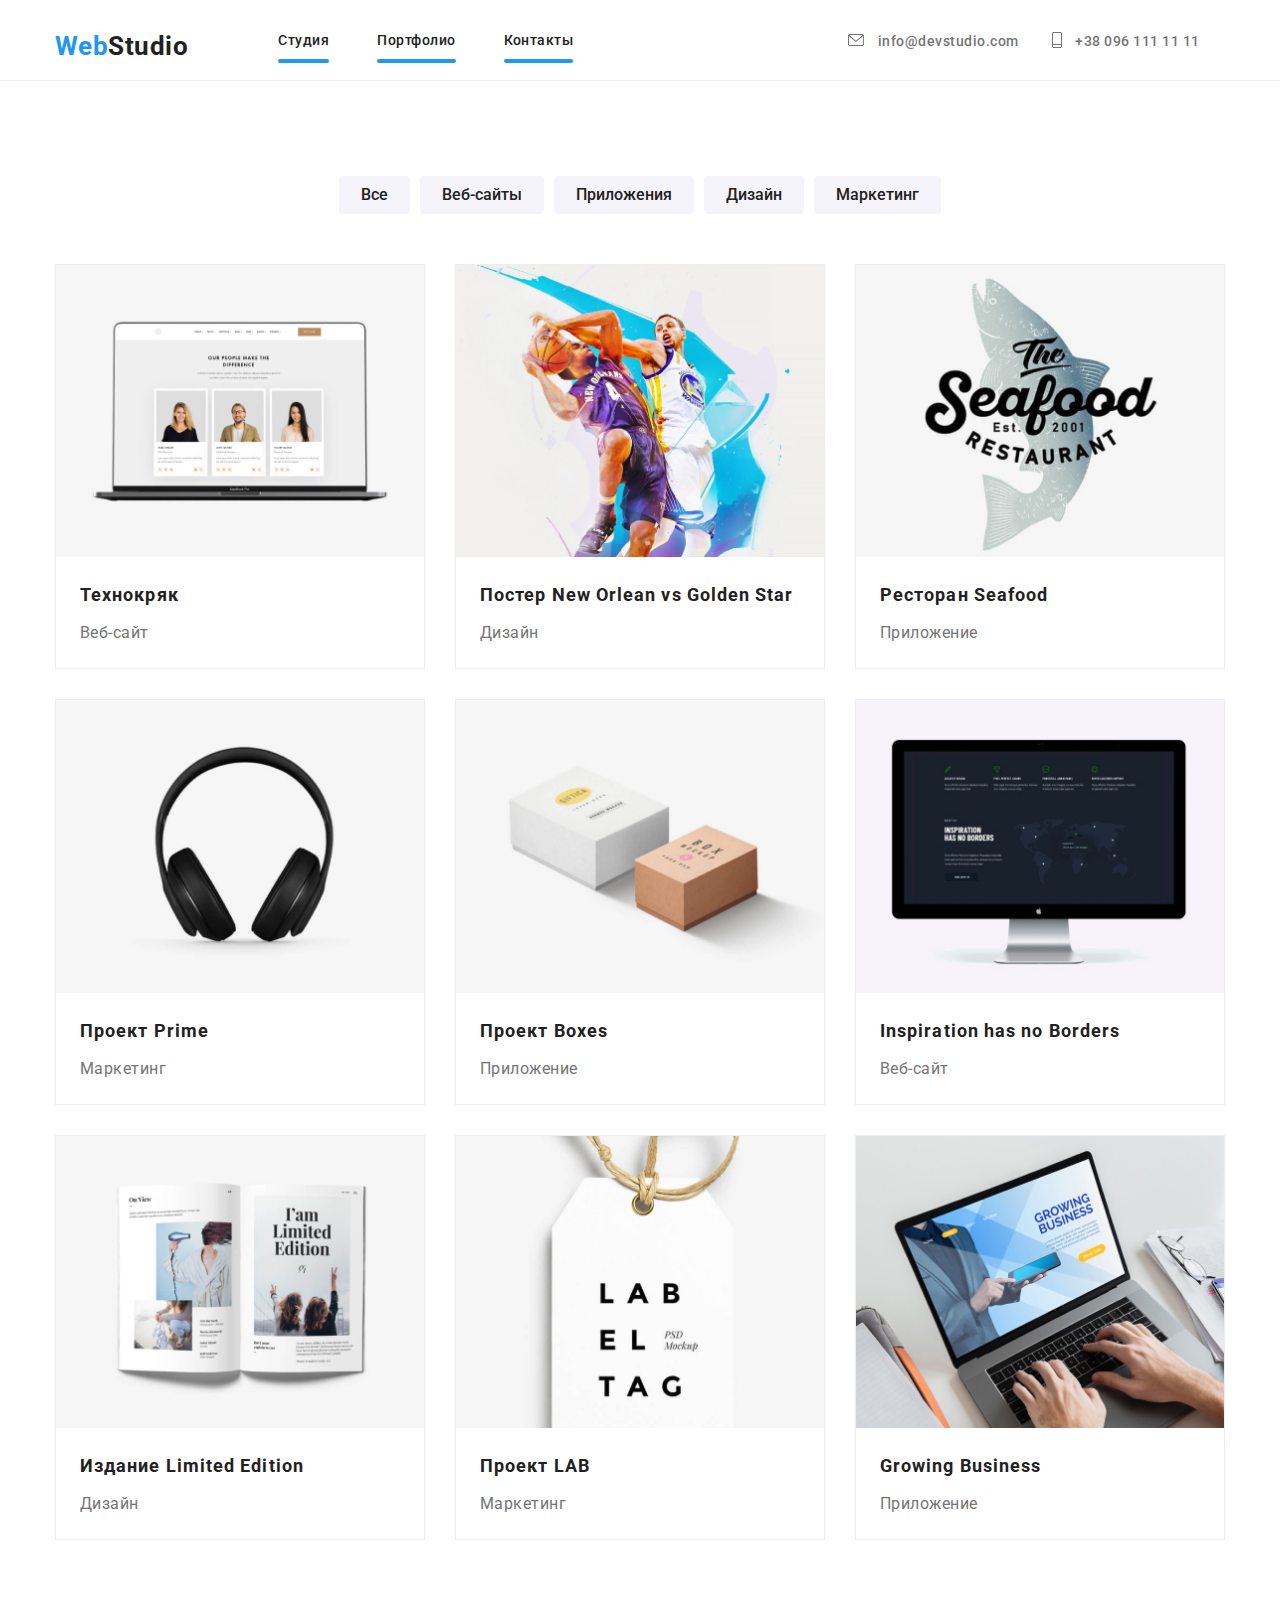
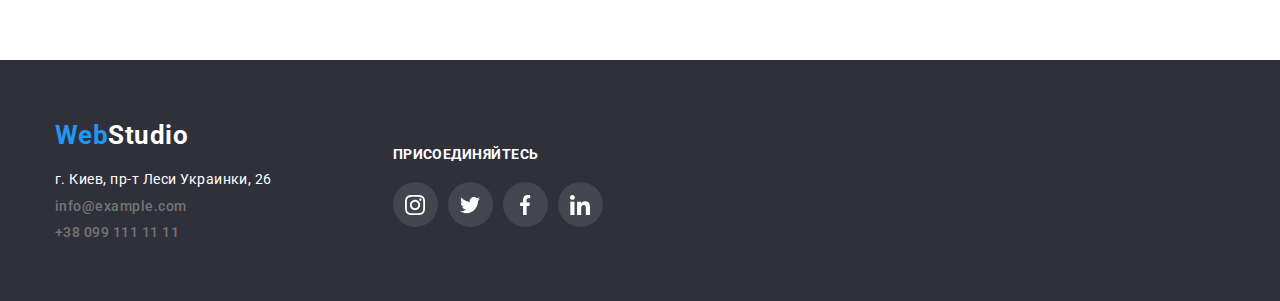
==== portfolio.html @ e56d977b "Starting to do home task 05" ====
<!DOCTYPE html>
<html lang="en">
  <head>
    <meta charset="UTF-8" />
    <meta http-equiv="X-UA-Compatible" content="IE=edge" />
    <meta name="viewport" content="width=device-width, initial-scale=1.0" />
    <meta name="description" content="This site for home tasks" />
    <title>Portfolio</title>
    <link rel="preconnect" href="https://fonts.gstatic.com" />
    <link
      href="https://fonts.googleapis.com/css2?family=Raleway:wght@700&family=Roboto:wght@400;500;700;900&display=swap"
      rel="stylesheet"
    />
    <link
      rel="stylesheet"
      href="https://cdnjs.cloudflare.com/ajax/libs/modern-normalize/1.0.0/modern-normalize.min.css"
    />
    <link rel="stylesheet" href="css/styles.css" />
  </head>
  <body>
    <!-- Шапка -->
    <header class="h-line">
      <div class="container">
        <nav class="main-navigation">
          <h1 class="navigation">
            <a class="link logo" href="index.html">
              <span class="logo-highlight">Web</span>Studio</a>
          </h1>
          <ul class="menu-nav list">
            <li class="item"><a class="link menu-link" href="index.html">Студия</a></li>
            <li class="item">
              <a class="link menu-link" href="portfolio.html">Портфолио</a>
            </li>
            <li class="item"><a class="link menu-link" href="">Контакты</a></li>
          </ul>
          <div class="contacts">
            <ul class="list contacts-list">
              <li class="contacts-item">
                <a class="link contacts-link" href="mailto:info@devstudio.com">
                  <svg class="icon" width="16" height="12">
                    <use href="./images/icons/sprite.svg#icon-envelope"></use>
                  </svg>
                  info@devstudio.com
                </a>
              </li>
              <li class="contacts-item">
                <a class="link contacts-link" href="tel:+380961111111">
                  <svg class="icon phone" width="10" height="16">
                    <use href="./images/icons/sprite.svg#icon-telephone"></use>
                  </svg>
                  +38 096 111 11 11
                </a>
              </li>
            </ul>
          </div>
        </nav>
      </div>
    </header>
    <main class="main-section">
      <div class="container">
        <section class="secondary-nav">
          <ul class="site-nav list button-item">
            <li class="site-nav-item">
              <button type="button" class="filter-btn">Все</button>
            </li>
            <li class="site-nav-item">
              <button type="button" class="filter-btn">Веб-сайты</button>
            </li>
            <li class="site-nav-item">
              <button type="button" class="filter-btn">Приложения</button>
            </li>
            <li class="site-nav-item">
              <button type="button" class="filter-btn">Дизайн</button>
            </li>
            <li class="site-nav-item">
              <button type="button" class="filter-btn">Маркетинг</button>
            </li>
          </ul>
        </section>
        <section>
          <h2 class="portfolio-title">Портфолио</h2>
          <ul class="list grid flex-c">
            <li class="grid-item">
              <a href="#">
                <div class="business-card">
                  <img src="./images/example1.jpg" alt="Сотрудники" />
                  <div class="card-info">
                    <h3 class="portfolio grid-item-title">Технокряк</h3>
                    <p class="grid-item-text">Веб-сайт</p>
                  </div>
                </div>
              </a>
            </li>
            <li class="grid-item">
              <a href="#">
                <div class="business-card">
                  <img src="./images/example2.jpg" alt="Дизайн" />
                  <div class="card-info">
                    <h3 class="portfolio grid-item-title">
                      Постер New Orlean vs Golden Star
                    </h3>
                    <p class="grid-item-text">Дизайн</p>
                  </div>
                </div>
              </a>
            </li>
            <li class="grid-item">
              <a href="#">
                <div class="business-card">
                  <img src="./images/example3.jpg" alt="Приложение" />
                  <div class="card-info">
                    <h3 class="portfolio grid-item-title">Ресторан Seafood</h3>
                    <p class="grid-item-text">Приложение</p>
                  </div>
                </div>
              </a>
            </li>
            <li class="grid-item">
              <a href="#">
                <div class="business-card">
                  <img src="./images/example4.jpg" alt="Маркетин" />
                  <div class="card-info">
                    <h3 class="portfolio grid-item-title">Проект Prime</h3>
                    <p class="grid-item-text">Маркетинг</p>
                  </div>
                </div>
              </a>
            </li>
            <li class="grid-item">
              <a href="">
                <div class="business-card">
                  <img src="./images/example5.jpg" alt="Приложение" />
                  <div class="card-info">
                    <h3 class="portfolio grid-item-title">Проект Boxes</h3>
                    <p class="grid-item-text">Приложение</p>
                  </div>
                </div>
              </a>
            </li>
            <li class="grid-item">
              <a href="#">
                <div class="business-card">
                  <img src="./images/example6.jpg" alt="Веб-сайт" />
                  <div class="card-info">
                    <h3 class="portfolio grid-item-title">
                      Inspiration has no Borders
                    </h3>
                    <p class="grid-item-text">Веб-сайт</p>
                  </div>
                </div>
              </a>
            </li>
            <li class="grid-item">
              <a href="#">
                <div class="business-card">
                  <img src="./images/example7.jpg" alt="Дизайн" />
                  <div class="card-info">
                    <h3 class="portfolio grid-item-title">
                      Издание Limited Edition
                    </h3>
                    <p class="grid-item-text">Дизайн</p>
                  </div>
                </div>
              </a>
            </li>
            <li class="grid-item">
              <a href="#">
                <div class="business-card">
                  <img src="./images/example8.jpg" alt="Маркетинг" />
                  <div class="card-info">
                    <h3 class="portfolio grid-item-title">Проект LAB</h3>
                    <p class="grid-item-text">Маркетинг</p>
                  </div>
                </div>
              </a>
            </li>
            <li class="grid-item">
              <a href="#">
                <div class="business-card">
                  <img src="./images/example9.jpg" alt="Приложение" />
                  <div class="card-info">
                    <h3 class="portfolio grid-item-title">Growing Business</h3>
                    <p class="grid-item-text">Приложение</p>
                  </div>
                </div>
              </a>
            </li>
          </ul>
        </section>
      </div>
    </main>
    <!-- Подвал -->
    <footer class="footer">
      <div class="container flex-container flex-c">
          <!-- Block 1 -->
          <div class="contacts-with-logo">
            <a class="link logo" href="index.html">
              <span class="logo-highlight">Web</span>Studio
            </a>
            <address class="footer-contacts">
              <p class="footer-contacts-item">г. Киев, пр-т Леси Украинки, 26</p>
              <ul class="list">
                <li class="footer-contacts-item">
                  <a class="link" href="mailto:info@example.com"
                    >info@example.com</a
                  >
                </li>
                <li class="footer-contacts-item">
                  <a class="link" href="tel:+380991111111">+38 099 111 11 11</a>
                </li>
              </ul>
            </address>
          </div>
          <!-- Block 2 -->
          <div class="join-social-links">
            <h3 class="join-text">Присоединяйтесь</h3>
            <ul class="list social-icons flex-container">
              <li class="social-icons-item">
                <a
                  href="#"
                  class="social-icons-link"
                  target="_blank"
                  rel="noopener noreferrer"
                >
                  <svg class="icon footer-icons">
                    <use href="./images/icons/sprite.svg#icon-instagram"></use>
                  </svg>
                </a>
              </li>
              <li class="social-icons-item">
                <a
                  href="#"
                  class="social-icons-link"
                  target="_blank"
                  rel="noopener noreferrer"
                >
                  <svg class="icon footer-icons">
                    <use href="./images/icons/sprite.svg#icon-twitter"></use>
                  </svg>
                </a>
              </li>
              <li class="social-icons-item">
                <a
                  href=""
                  class="social-icons-link"
                  target="_blank"
                  rel="noopener noreferrer"
                >
                  <svg class="icon footer-icons">
                    <use href="./images/icons/sprite.svg#icon-facebook"></use>
                  </svg>
                </a>
              </li>
              <li class="social-icons-item">
                <a
                  href=""
                  class="social-icons-link"
                  target="_blank"
                  rel="noopener noreferrer"
                >
                  <svg class="icon footer-icons">
                    <use href="./images/icons/sprite.svg#icon-linkedin"></use>
                  </svg>
                </a>
              </li>
            </ul>
          </div>
          <!-- Block 3 -->
          <div class="subscription-form">

          </div>
      </div>
    </footer>
  </body>
</html>
---- css/styles.css ----
/* Custom CSS variables */

:root {
    --main-font-family: 'Roboto', sans-serif;
    --secondary-fon-family: 'Raleway', sans-serif;
    --main-bg-color: #fff;
    --main-text-color: #212121;
    --secondary-color: #757575;
    --accent-color: #2196f3;
    --dark-bg-color: #2f303a;
    --icons-text-color: #afb1b8;
    --base-size: 16px;
    --soft-box-shadow: drop-shadow(0px 4px 4px rgba(0, 0, 0, 0.25));
    --small-circled: 4px;
    --round-box: 50%;
    --soft-grey-bg-gradient: linear-gradient(180deg, #FFFFFF 0%, rgba(255, 255, 255, 0) 100%), linear-gradient(180deg, #6B5F5F 0%, rgba(255, 255, 255, 0) 100%), #c4c4c4;
}

html {
    box-sizing: border-box;
}

*, *::after, *::before {
    box-sizing: inherit;
}

h1, h2, h3, h4, h5, h6, p {
    margin-top: 0;
    margin-bottom: 0;
}

/* Main styles */

body {
    font-size: var(--base-size);
    font-family: var(--main-font-family);
    letter-spacing: 0.03em;
    line-height: 1.2;
    color: var(--main-text-color);
}

img {
    display: block;
    width: 100%;
    height: auto;
}

address {
    margin-top: 20px;
}

.container {
    width: 1200px;
    margin: 0 auto;
    padding: 0 15px;
}

.navigation {
    height: 80px;
    padding: 25px 0;
}

.main-navigation {
    display: flex;
    align-items: center;
}

.flex-container {
    display: flex;
    justify-content: space-between;
}

.flex-c {
    justify-content: center;
    align-items: center;
}

.features-icon-block {
    padding: 25px 100px;
    background: #F5F4FA;
    border-radius: var(--small-circled);
}

.contacts {
    display: inline-flex;
    margin-left: 275px;
}

.icons-features .page-title-item {
    padding-top: 30px;
    padding-bottom: 10px;
}

.contacts-item {
    display: inline;
}

.contacts-item:not(:last-child) {
    margin-right: 30px;
}

.contacts .link {
    font-size: 14px;
    color: var(--secondary-color);
}

.phone {
    transform: translateY(2px);
}

.contacts .link:not(:last-child) {
    margin-right: 50px;
}

.contacts-link .icon {
    fill: var(--secondary-color);
    margin-right: 10px;
}

.contacts-link:hover .icon, .contacts-link:focus .icon {
    fill: var(--accent-color);
}

.menu-nav {
    width: 295px;
    display: inline-flex;
    justify-content: space-between;
}

.item .link {
    font-size: 14px;
    list-style: none;
    text-decoration: none;
    display: block;
}

.hero {
    min-width: 100vh;
    padding-top: 200px;
    padding-bottom: 200px;
    text-align: center;
    background-color: rgba(47, 48, 58, 0.4);
}

.banner {
    max-width: 1600px;
    height: 600px;
    margin-left: auto;
    margin-right: auto;
    background-image: url(../images/bg.jpg);
    background-size: cover;
    background-position: top right, center;
    background-repeat: no-repeat;
    background-color: var(--soft-grey-bg-gradient);
}

.features, .works, .our-team, .regular-customers {
    padding: 95px 0;
}

.features .list-item {
    width: 270px;
}

.features .list-item:not(:last-child) {
    margin-right: 20px;
}

.link {
    text-decoration: none;
    color: inherit;
    font-weight: 500;
}

.link:hover, .link:focus {
    color: var(--accent-color);
}

.menu-link {
    position: relative;
}

.menu-link::after {
    content: '';
    position: absolute;
    bottom: -15px;
    left: 0;
    width: 100%;
    height: 4px;
    border-radius: 2px;
    background-color:var(--accent-color);
}

.list {
    list-style: none;
    padding-left: 0;
    margin: 0;
}

.button {
    font-weight: 700;
    font-size: var(--base-size);
    line-height: 1.87;
    letter-spacing: .06em;
    appearance: none;
    border: 0;
    cursor: pointer;
    border-radius: var(--small-circled);
    padding: 10px 32px;
    background-color: var(--accent-color);
    color: var(--main-bg-color);
    box-shadow: 0 4px 4px rgba(0, 0, 0, 0.15);
}

.button:focus {
    outline: none;
    box-shadow: 0 0 0 4px rgba(49, 106, 230, 0.7);
}


.button:active {
    outline: none;
    transform: translateY(2px);
}

.secondary-nav {
    margin-bottom: 50px;
}

.site-nav {
    display: flex;
    justify-content: center;
}

.site-nav .button {
    display: block;
}

.site-nav-item:not(:last-child) {
    margin-right: 10px;
    background-repeat: 4px;
}

.filter-btn {
    font-size: var(--base-size);
    font-weight: 500;
    line-height: 1.62;
    color: var(--main-text-color);
    padding: 6px 22px;
    background-color: #F5F4FA;
    border: none;
    cursor: pointer;
    display: inline-flex;
    border-radius: var(--small-circled);
}

.filter-btn:active {
    outline: none;
    transform: translateY(2px);
}

.filter-btn:focus {
    outline: none;
}

.filter-btn:hover, .filter-btn:focus {
    background-color: #2196f3;
    color: var(--main-bg-color);
    box-shadow: 0px 4px 4px rgba(0, 0, 0, 0.25);
}

.business-card:hover {
    box-shadow: 0px 1px 1px rgba(0, 0, 0, 0.12), 0px 4px 4px rgba(0, 0, 0, 0.06), 1px 4px 6px rgba(0, 0, 0, 0.16);
}
.page-title {
    font-size: 44px;
    font-weight: 900;
    line-height: 1.36;
    color: var(--main-bg-color);
    display: block;
    width: 700px;
    letter-spacing: 0.06em;
    text-transform: uppercase;
    margin-bottom: 30px;
    margin: 0 auto 30px;
}

.page-title-item {
    font-weight: 700;
    font-size: 14px;
    line-height: 1.142;
    text-transform: uppercase;
    color: var( --main-text-color);
}

.page-title-text {
    font-size: 14px;
    line-height: 1.71;
    letter-spacing: 0.03em;
    color: var(--secondary-color);
}

.section-title {
    font-weight: 700;
    font-size: 36px;
    line-height: 1.166;
    text-align: center;
    color: var( --main-text-color);
    margin-bottom: 50px;
}

.works {
    padding-top: 0;
}

.page-title-description {
    font-weight: 400;
    font-size: 14px;
    line-height: 1.71;
    color: var( --secondary-color);
}

.team-card {
    font-size: 16px;
    font-weight: 500;
    line-height: 1.2;
    text-align: center;
    color: var( --main-text-color);
    width: 270px;
    box-shadow: 0px 1px 3px rgba(0, 0, 0, 0.12), 0px 1px 1px rgba(0, 0, 0, 0.14), 0px 2px 1px rgba(0, 0, 0, 0.2);
    border-radius: 0px 0px 4px 4px;
}

.person {
    font-size: 16px;
    font-weight: 500;
    line-height: 1.187;
    text-align: center;
    margin-bottom: 10px;
}

.team-item {
    font-weight: 400;
    font-size: 16px;
    line-height: 1.187;
    margin-bottom: 16px;
    text-align: center;
    color: var(--secondary-color);
}

.our-team {
    background: #F5F4FA;
}

.our-team-card {
    padding-top: 30px;
    padding-bottom: 30px;
}

.team-card-body {
    background-color:var(--main-bg-color);
    padding: 30px;
}

.social-icons {
    width: 210px;
}

.social-icons-link {
    display: flex;
    justify-content: center;
    align-items: center;
    border-radius: 50%;
    width: 45px;
    height: 45px;
}

.social-icons-item {
    border-radius: 50%;
    background-color: rgba(255, 255, 255, 0.1);
}

.social-icons-item:hover {
    background-color: var(--accent-color);
}

.social-icons .icon {
    width: 20px;
    height: 20px;
    fill: var(--icons-text-color);
}

.footer {
    padding: 60px 0;
    background-color: var(--dark-bg-color);
}

.footer .icon {
    fill: var(--main-bg-color)
}

.footer .logo {
    color: var(--main-bg-color);
}



.social-icons-link:hover .icon, .social-icons-link:focus .icon {
    fill: var(--main-bg-color);
}

.social-icons-link:hover,
.social-icons-link:focus {
    background-color: var(--accent-color);
}

.customers-list-link {
    border: 1px solid #afb1b8;
    width: 170px;
    height: 90px;
    border-radius: var(--small-circled);
    display: inline-flex; 
    justify-content: center;
    align-items: center;
}

.customers-list-link:hover .icon, 
.customers-list-link:focus .icon {
    fill: var(--accent-color);
}

.customers-list-link:hover, .customers-list-link:focus {
    border-color: var(--accent-color);
}

.customers-list-item .icon {
    fill: var(--icons-text-color);
}

.customers-list-link:focus {
    outline-color: var(--accent-color); 
}

.footer {
    font-size: 14px;
}

.footer-contacts-item {
    color: var(--main-bg-color);
}

.footer-contacts-item:not(:last-child) {
    padding-bottom: 10px;
}

.contacts-with-logo {
    flex-basis: calc((50% - 45px) / 2);
}

.join-social-links {
    margin-left: 70px;
    flex-basis: calc((50% - 45px) / 2);
}

.join-text {
    font-size: inherit;
    font-weight: 700;
    line-height: 1.15;
    padding-top: 12px;
    padding-bottom: 20px;
    text-transform: uppercase;
    color: var(--main-bg-color);
}

.subscription-form {
    flex-basis: calc(50% - 15px);
}

.footer-contacts-item .link {
    color: var(--secondary-color);
}

.footer-contacts-item .link:hover {
    color: var(--accent-color);
}

address {
    font-style: normal;
}


.logo {
    font-size: 26px;
    font-family: var(--secondary-font-family);
    font-weight: 700;
    line-height: 1.192;
    color: var(--main-text-color);
    margin-right: 90px;
}

.logo-highlight {
    color: var(--accent-color);
}

.portfolio {
    font-size: 18px;
    font-weight: 700;
    line-height: 2;
    letter-spacing: .06em;
    color: var(--main-text-color);
}

.portfolio-item {
    font-weight: 400;
    font-size: 16px;
    line-height: 1.87;
    color: var(--secondary-color);
}

.portfolio-example {
    display: flex;
}

.h-line {
    border-bottom: 1px solid #eee;
}

.portfolio-title {
    display: none;
}

.grid {
    display: flex;
    flex-wrap: wrap;
    justify-content: space-between;
}

.grid a {
    text-decoration: none;
}

.main-section {
    padding-top: 95px;
    padding-bottom: 90px;
}

.business-card {
    width: 370px;
    margin-bottom: 30px;
    border: 1px solid #eee;
}

.grid-item:nth-child(3n) {
    margin-right: 0;
}

.grid-item-title {
    font-weight: bold;
    font-size: 18px;
    line-height: 2;
    letter-spacing: .06em;
    color: var(--main-text-color);
    margin-bottom: 5px;
}

.grid-item-text {
    font-size: 16px;
    line-height: 1.87;
    letter-spacing: 0.03em;
    color: var(--secondary-color);
}

.card-info {
    padding: 20px 24px;
}

.regular-customers {
    padding-top: 94px;
    padding-bottom: 94px;
}

.works-way {
    position: relative;
}

.works-way-title {
    font-family: var(--main-font-family);
    font-weight: 700;
    font-size: 14px;
    line-height: 1.14;
    padding: 27px;
    text-align: center;
    letter-spacing: 0.03em;
    text-transform: uppercase;
    color: var(--main-bg-color);
    }

.works-way-text {
    position: absolute;
    width: 370px;
    height: 70px;
    bottom: 0;
    background: rgba(47, 48, 58, 0.8);
}

.visually-hidden {
    position: absolute !important;
    clip: rect(1px 1px 1px 1px);
    clip: rect(1px, 1px, 1px, 1px);
    padding: 0 !important;
    border: 0 !important;
    height: 1px !important;
    width: 1px !important;
    overflow: hidden;
}
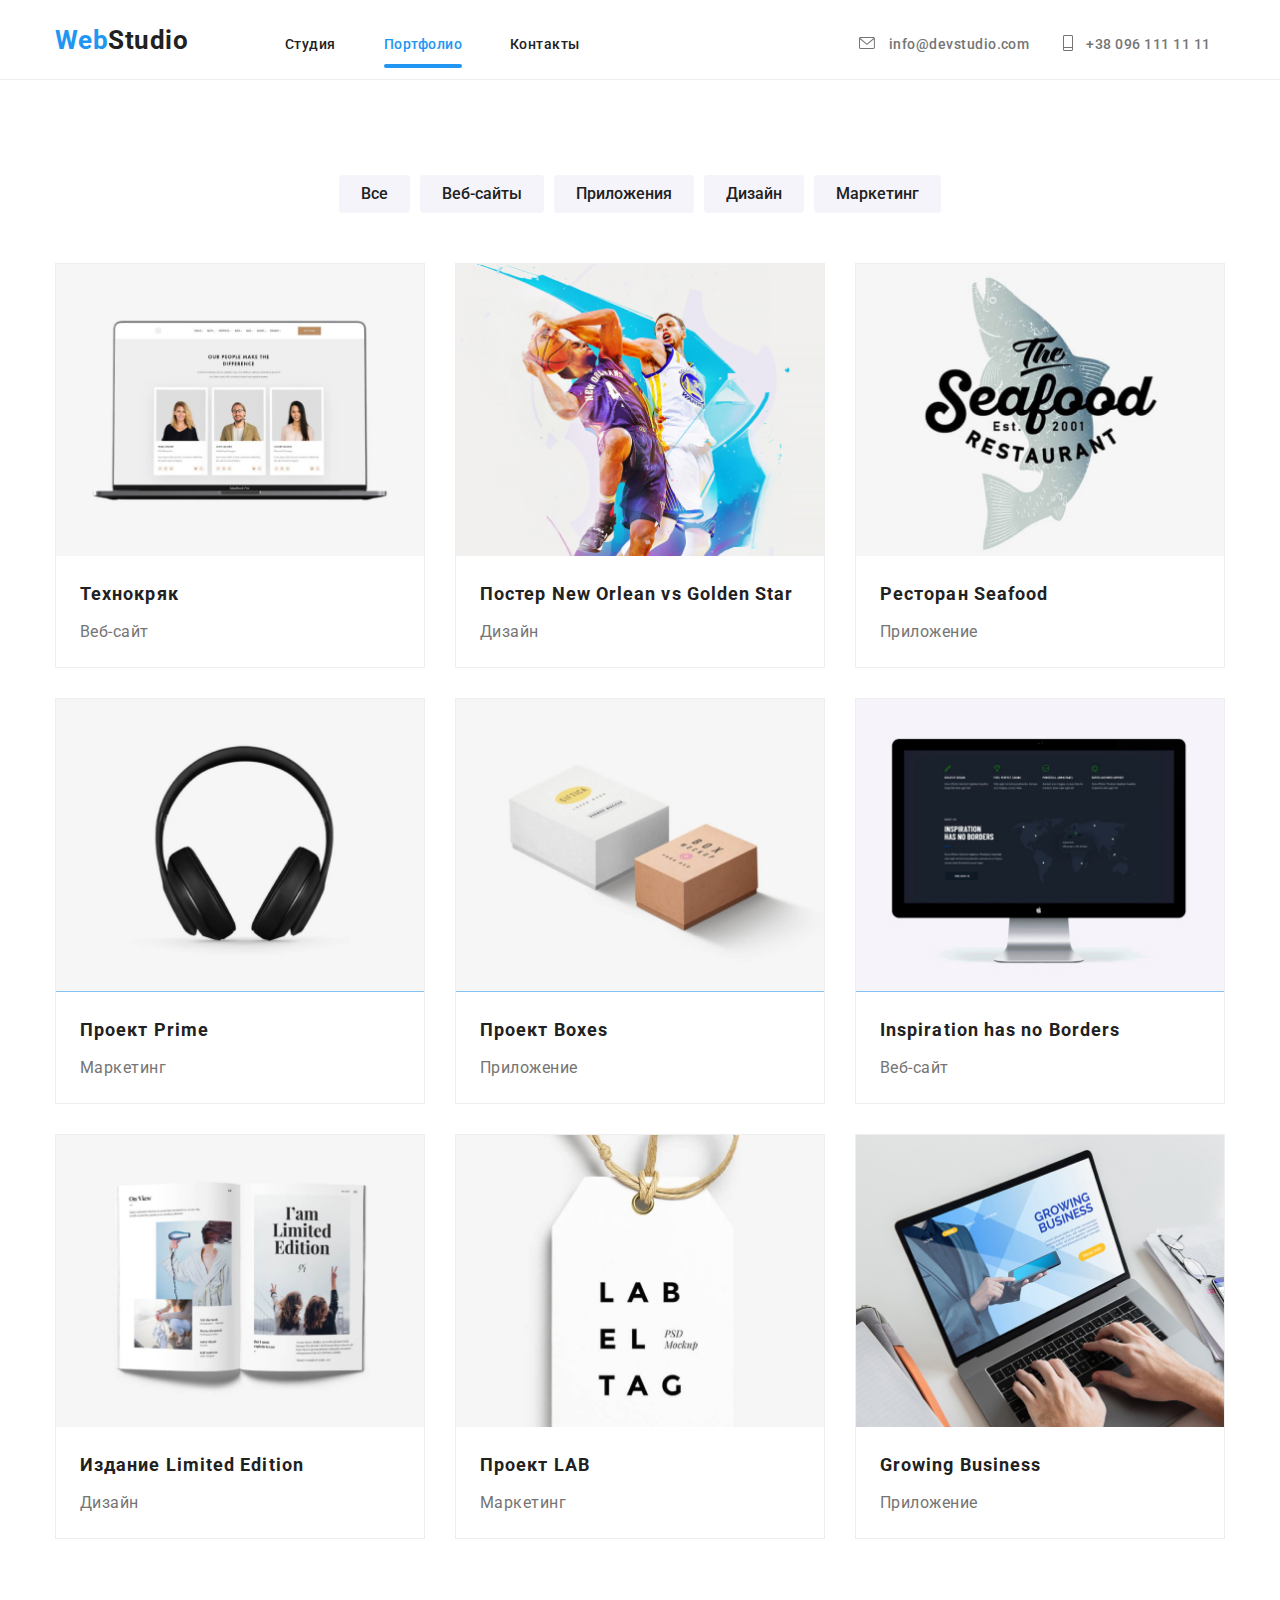
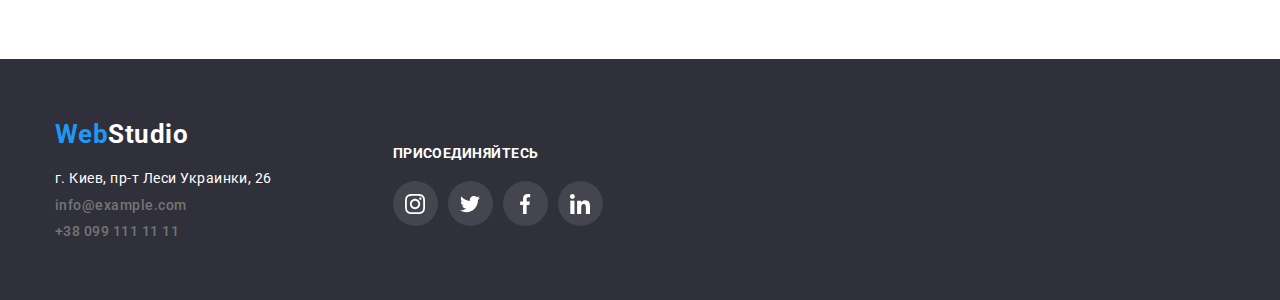
==== commit f58de828: "Finish home task 05" ====
--- a/portfolio.html
+++ b/portfolio.html
@@ -18,20 +18,18 @@
     <link rel="stylesheet" href="css/styles.css" />
   </head>
   <body>
-    <!-- Шапка -->
-    <header class="h-line">
+    <header class="navigation h-line">
       <div class="container">
-        <nav class="main-navigation">
-          <h1 class="navigation">
-            <a class="link logo" href="index.html">
-              <span class="logo-highlight">Web</span>Studio</a>
-          </h1>
-          <ul class="menu-nav list">
+        <nav>
+          <a class="link logo" href="index.html">
+            <span class="logo-highlight">Web</span>Studio
+          </a>
+          <ul class="menu-nav list" id="base-nav">
             <li class="item"><a class="link menu-link" href="index.html">Студия</a></li>
             <li class="item">
-              <a class="link menu-link" href="portfolio.html">Портфолио</a>
-            </li>
-            <li class="item"><a class="link menu-link" href="">Контакты</a></li>
+              <a class="link menu-link active" href="portfolio.html">Портфолио</a>
+            </li>
+            <li class="item"><a class="link menu-link" href="#">Контакты</a></li>
           </ul>
           <div class="contacts">
             <ul class="list contacts-list">
@@ -83,7 +81,12 @@
             <li class="grid-item">
               <a href="#">
                 <div class="business-card">
-                  <img src="./images/example1.jpg" alt="Сотрудники" />
+                  <div class="card-overlay">
+                    <img src="./images/example1.jpg" alt="Сотрудники" />
+                    <div class="card-overlay-text">
+                      <p>Технокряк это современная площадка распространения коронавируса. Компании используют эту платформу для цифрового шпионажа и атак на защищённые сервера конкурентов.</p>
+                    </div>
+                  </div>
                   <div class="card-info">
                     <h3 class="portfolio grid-item-title">Технокряк</h3>
                     <p class="grid-item-text">Веб-сайт</p>
@@ -94,7 +97,12 @@
             <li class="grid-item">
               <a href="#">
                 <div class="business-card">
-                  <img src="./images/example2.jpg" alt="Дизайн" />
+                  <div class="card-overlay">
+                    <img src="./images/example2.jpg" alt="Дизайн" />
+                  <div class="card-overlay-text">
+                    <!-- <p>Технокряк это современная площадка распространения коронавируса. Компании используют эту платформу для цифрового шпионажа и атак на защищённые сервера конкурентов.</p> -->
+                  </div>
+                </div>
                   <div class="card-info">
                     <h3 class="portfolio grid-item-title">
                       Постер New Orlean vs Golden Star
@@ -107,7 +115,12 @@
             <li class="grid-item">
               <a href="#">
                 <div class="business-card">
-                  <img src="./images/example3.jpg" alt="Приложение" />
+                  <div class="card-overlay">
+                    <img src="./images/example3.jpg" alt="Приложение" />
+                    <div class="card-overlay-text">
+                      <!-- <p>Технокряк это современная площадка распространения коронавируса. Компании используют эту платформу для цифрового шпионажа и атак на защищённые сервера конкурентов.</p> -->
+                    </div>
+                  </div>
                   <div class="card-info">
                     <h3 class="portfolio grid-item-title">Ресторан Seafood</h3>
                     <p class="grid-item-text">Приложение</p>
@@ -118,7 +131,12 @@
             <li class="grid-item">
               <a href="#">
                 <div class="business-card">
-                  <img src="./images/example4.jpg" alt="Маркетин" />
+                  <div class="card-overlay">
+                    <img src="./images/example4.jpg" alt="Маркетинг" />
+                    <div class="card-overlay-text">
+                      <!-- <p>Технокряк это современная площадка распространения коронавируса. Компании используют эту платформу для цифрового шпионажа и атак на защищённые сервера конкурентов.</p> -->
+                    </div>
+                  </div>
                   <div class="card-info">
                     <h3 class="portfolio grid-item-title">Проект Prime</h3>
                     <p class="grid-item-text">Маркетинг</p>
@@ -129,7 +147,13 @@
             <li class="grid-item">
               <a href="">
                 <div class="business-card">
-                  <img src="./images/example5.jpg" alt="Приложение" />
+                  <div class="card-overlay">
+                    <img src="./images/example5.jpg" alt="Приложение" />
+                    <div class="card-overlay-text">
+                      <!-- <p>Технокряк это современная площадка распространения коронавируса. Компании используют эту платформу для цифрового шпионажа и атак на защищённые сервера конкурентов.</p> -->
+                    </div>
+                  </div>
+                  
                   <div class="card-info">
                     <h3 class="portfolio grid-item-title">Проект Boxes</h3>
                     <p class="grid-item-text">Приложение</p>
@@ -140,7 +164,12 @@
             <li class="grid-item">
               <a href="#">
                 <div class="business-card">
-                  <img src="./images/example6.jpg" alt="Веб-сайт" />
+                  <div class="card-overlay">
+                    <img src="./images/example6.jpg" alt="Веб-сайт" />
+                    <div class="card-overlay-text">
+                      <!-- <p>Технокряк это современная площадка распространения коронавируса. Компании используют эту платформу для цифрового шпионажа и атак на защищённые сервера конкурентов.</p> -->
+                    </div>
+                  </div>
                   <div class="card-info">
                     <h3 class="portfolio grid-item-title">
                       Inspiration has no Borders
@@ -153,7 +182,12 @@
             <li class="grid-item">
               <a href="#">
                 <div class="business-card">
-                  <img src="./images/example7.jpg" alt="Дизайн" />
+                  <div class="card-overlay">
+                    <img src="./images/example7.jpg" alt="Дизайн" />
+                    <div class="card-overlay-text">
+                      <!-- <p>Технокряк это современная площадка распространения коронавируса. Компании используют эту платформу для цифрового шпионажа и атак на защищённые сервера конкурентов.</p> -->
+                    </div>
+                  </div>
                   <div class="card-info">
                     <h3 class="portfolio grid-item-title">
                       Издание Limited Edition
@@ -166,7 +200,12 @@
             <li class="grid-item">
               <a href="#">
                 <div class="business-card">
-                  <img src="./images/example8.jpg" alt="Маркетинг" />
+                  <div class="card-overlay">
+                    <img src="./images/example8.jpg" alt="Маркетинг" />
+                    <div class="card-overlay-text">
+                      <!-- <p>Технокряк это современная площадка распространения коронавируса. Компании используют эту платформу для цифрового шпионажа и атак на защищённые сервера конкурентов.</p> -->
+                    </div>
+                  </div>
                   <div class="card-info">
                     <h3 class="portfolio grid-item-title">Проект LAB</h3>
                     <p class="grid-item-text">Маркетинг</p>
@@ -177,7 +216,12 @@
             <li class="grid-item">
               <a href="#">
                 <div class="business-card">
-                  <img src="./images/example9.jpg" alt="Приложение" />
+                  <div class="card-overlay">
+                    <img src="./images/example9.jpg" alt="Приложение" />
+                    <div class="card-overlay-text">
+                      <!-- <p>Технокряк это современная площадка распространения коронавируса. Компании используют эту платформу для цифрового шпионажа и атак на защищённые сервера конкурентов.</p> -->
+                    </div>
+                  </div>
                   <div class="card-info">
                     <h3 class="portfolio grid-item-title">Growing Business</h3>
                     <p class="grid-item-text">Приложение</p>
--- a/css/styles.css
+++ b/css/styles.css
@@ -14,6 +14,7 @@
     --small-circled: 4px;
     --round-box: 50%;
     --soft-grey-bg-gradient: linear-gradient(180deg, #FFFFFF 0%, rgba(255, 255, 255, 0) 100%), linear-gradient(180deg, #6B5F5F 0%, rgba(255, 255, 255, 0) 100%), #c4c4c4;
+    --animation-time: 250ms;
 }
 
 html {
@@ -115,6 +116,7 @@
 .contacts-link .icon {
     fill: var(--secondary-color);
     margin-right: 10px;
+    transition: var(--animation-time);
 }
 
 .contacts-link:hover .icon, .contacts-link:focus .icon {
@@ -132,6 +134,7 @@
     list-style: none;
     text-decoration: none;
     display: block;
+    transition: var(--animation-time);
 }
 
 .hero {
@@ -170,6 +173,7 @@
     text-decoration: none;
     color: inherit;
     font-weight: 500;
+    transition: var(--animation-time);
 }
 
 .link:hover, .link:focus {
@@ -178,9 +182,10 @@
 
 .menu-link {
     position: relative;
-}
-
-.menu-link::after {
+    transition: opasity 250ms cubic-bezier(0.4, 0, 0.2, 1);
+}
+
+.menu-link:hover::after {
     content: '';
     position: absolute;
     bottom: -15px;
@@ -188,7 +193,23 @@
     width: 100%;
     height: 4px;
     border-radius: 2px;
-    background-color:var(--accent-color);
+    transition: opasity 250ms cubic-bezier(0.4, 0, 0.2, 1);
+    background-color: var(--accent-color);
+}
+
+.active {
+    color: var(--accent-color);
+}
+
+.active::after {
+    content: '';
+    position: absolute;
+    bottom: -15px;
+    left: 0;
+    width: 100%;
+    height: 4px;
+    border-radius: 2px;
+    background-color: var(--accent-color);
 }
 
 .list {
@@ -210,6 +231,7 @@
     background-color: var(--accent-color);
     color: var(--main-bg-color);
     box-shadow: 0 4px 4px rgba(0, 0, 0, 0.15);
+    transition: var(--animation-time);
 }
 
 .button:focus {
@@ -252,6 +274,7 @@
     cursor: pointer;
     display: inline-flex;
     border-radius: var(--small-circled);
+    transition: var(--animation-time);
 }
 
 .filter-btn:active {
@@ -267,6 +290,39 @@
     background-color: #2196f3;
     color: var(--main-bg-color);
     box-shadow: 0px 4px 4px rgba(0, 0, 0, 0.25);
+}
+
+.business-card {
+    width: 370px;
+    margin-bottom: 30px;
+    border: 1px solid #eee;
+    transition: var(--animation-time);
+}
+
+.card-overlay {
+    position: relative;
+    overflow: hidden;
+}
+
+.grid-item:hover .card-overlay-text {
+    transform: translateY(0);
+    transition: var(--animation-time) cubic-bezier(0.4, 0, 0.2, 1);
+}
+
+.card-overlay-text {
+    position: absolute;
+    padding: 65px 25px;
+    color: var(--main-bg-color);
+    font-size: 18px;
+    line-height: 1.55;
+    top: 0;
+    left: 0;
+    background-color: rgba(33, 150, 243, 0.9);
+    width: 100%;
+    height: 100%;
+    transform: translateY(100%);
+    transition: var(--animation-time) cubic-bezier(0.4, 0, 0.2, 1);
+    z-index: 0;
 }
 
 .business-card:hover {
@@ -373,11 +429,22 @@
     border-radius: 50%;
     width: 45px;
     height: 45px;
+    transition: var(--animatio-time);
+}
+
+.social-icons-link:hover .icon, .social-icons-link:focus .icon {
+    fill: var(--main-bg-color);
+}
+
+.social-icons-link:hover,
+.social-icons-link:focus {
+    background-color: var(--accent-color);
 }
 
 .social-icons-item {
     border-radius: 50%;
     background-color: rgba(255, 255, 255, 0.1);
+    transition: var(--animation-time);
 }
 
 .social-icons-item:hover {
@@ -388,6 +455,7 @@
     width: 20px;
     height: 20px;
     fill: var(--icons-text-color);
+    transition: var(--animation-time);
 }
 
 .footer {
@@ -401,17 +469,6 @@
 
 .footer .logo {
     color: var(--main-bg-color);
-}
-
-
-
-.social-icons-link:hover .icon, .social-icons-link:focus .icon {
-    fill: var(--main-bg-color);
-}
-
-.social-icons-link:hover,
-.social-icons-link:focus {
-    background-color: var(--accent-color);
 }
 
 .customers-list-link {
@@ -422,6 +479,7 @@
     display: inline-flex; 
     justify-content: center;
     align-items: center;
+    transition: var(--animation-time);
 }
 
 .customers-list-link:hover .icon, 
@@ -435,6 +493,7 @@
 
 .customers-list-item .icon {
     fill: var(--icons-text-color);
+    transition: var(--animation-time);
 }
 
 .customers-list-link:focus {
@@ -478,6 +537,7 @@
 
 .footer-contacts-item .link {
     color: var(--secondary-color);
+    transition: var(--animation-time);
 }
 
 .footer-contacts-item .link:hover {
@@ -544,12 +604,6 @@
     padding-bottom: 90px;
 }
 
-.business-card {
-    width: 370px;
-    margin-bottom: 30px;
-    border: 1px solid #eee;
-}
-
 .grid-item:nth-child(3n) {
     margin-right: 0;
 }
@@ -572,6 +626,8 @@
 
 .card-info {
     padding: 20px 24px;
+    overflow: hidden;
+    z-index: 1;
 }
 
 .regular-customers {
@@ -602,6 +658,66 @@
     bottom: 0;
     background: rgba(47, 48, 58, 0.8);
 }
+.modal {
+    position: absolute;
+    top: 50%;
+    left: 50%;
+    width: 528px;
+    height: 581px;
+    transform: translate(-50%, -50%);
+    border-radius: 10px;
+    background-color:var(--main-bg-color);
+    transition: opacity 250ms cubic-bezier(0.4, 0, 0.2, 1),
+}
+
+.backdrop {
+    position: fixed;
+    top: 0;
+    left: 0;
+    width: 100%;
+    height: 100%;
+    background: rgba(0, 0, 0, 0.2);
+    opacity: 1;
+    transition: opacity 250ms cubic-bezier(0.4, 0, 0.2, 1),
+    visibility 250ms cubic-bezier(0.4, 0, 0.2, 1);
+}
+
+.modal-button {
+    position: absolute;
+    top: 8px;
+    right: 8px;
+    width: 30px;
+    height: 30px;
+    border: none ;
+    border-radius: 50%;
+
+}
+
+.modal-icon {
+    position: absolute;
+    top: 6px;
+    right: 6px;
+}
+
+.backdrop.is-hidden {
+    opacity: 0;
+    visibility: hidden;
+    pointer-events: none;
+}
+
+.is-hidden .modal{
+    transform: translateX( 100%, 100%) scale (0.2);
+    
+}
+.modal-title {
+    font-weight: 700;
+    font-size: 20px;
+    line-height: 1.15;
+    text-align: center;
+    letter-spacing: 0.03em;
+    padding: 40px 12px 40px;
+    color: var(--main-text-color);
+}
 
 .visually-hidden {
     position: absolute !important;
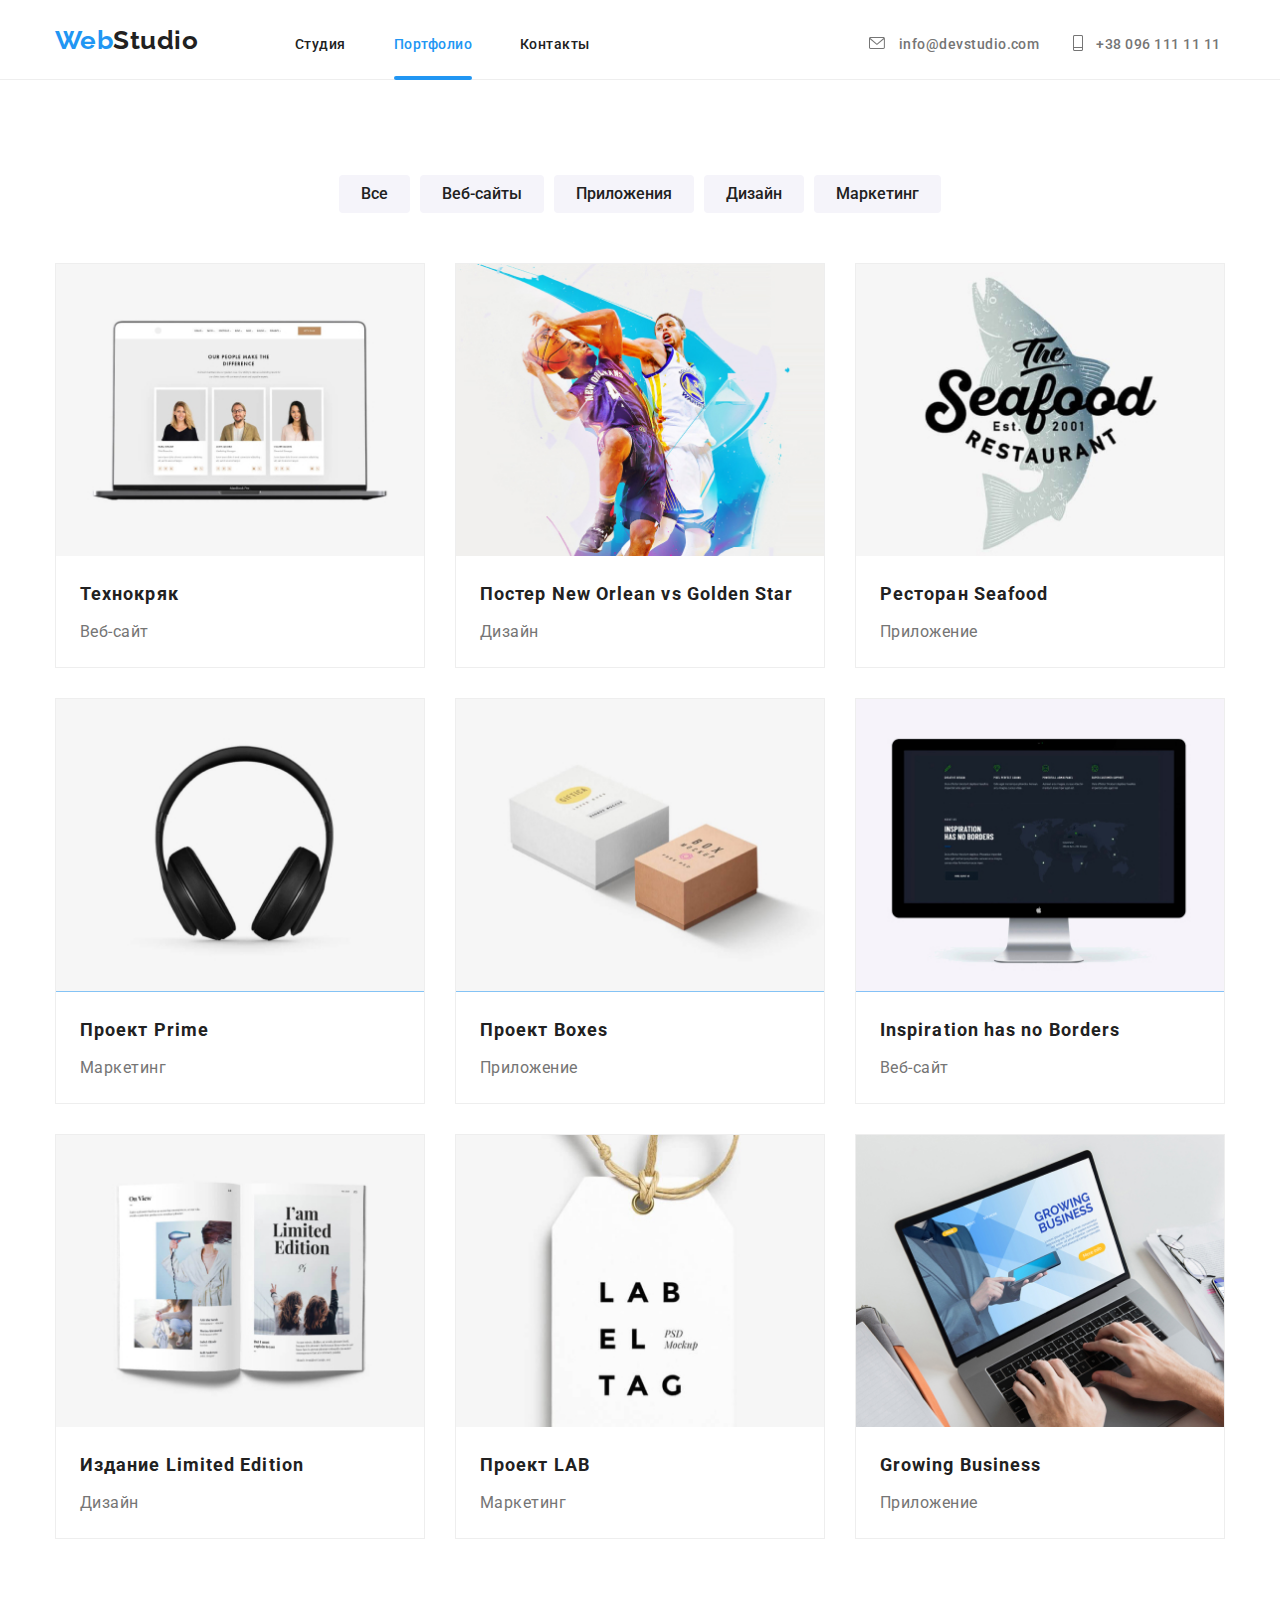
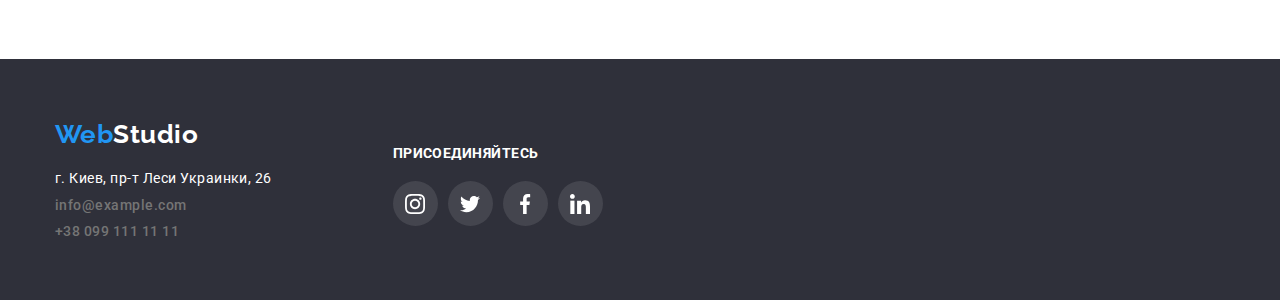
==== commit 959ba52a: "Fix issues according to  mentor's remarks" ====
--- a/portfolio.html
+++ b/portfolio.html
@@ -54,9 +54,11 @@
         </nav>
       </div>
     </header>
-    <main class="main-section">
+    <main>
+      <section class="main-section">
       <div class="container">
-        <section class="secondary-nav">
+        <section class="secondary-nav ">
+         
           <ul class="site-nav list button-item">
             <li class="site-nav-item">
               <button type="button" class="filter-btn">Все</button>
@@ -230,8 +232,9 @@
               </a>
             </li>
           </ul>
-        </section>
-      </div>
+          </section>
+        </div>
+      </section>
     </main>
     <!-- Подвал -->
     <footer class="footer">
--- a/css/styles.css
+++ b/css/styles.css
@@ -2,7 +2,7 @@
 
 :root {
     --main-font-family: 'Roboto', sans-serif;
-    --secondary-fon-family: 'Raleway', sans-serif;
+    --secondary-font-family: 'Raleway', sans-serif;
     --main-bg-color: #fff;
     --main-text-color: #212121;
     --secondary-color: #757575;
@@ -116,7 +116,7 @@
 .contacts-link .icon {
     fill: var(--secondary-color);
     margin-right: 10px;
-    transition: var(--animation-time);
+    transition: var(--animation-time) cubic-bezier(0.4, 0, 0.2, 1);
 }
 
 .contacts-link:hover .icon, .contacts-link:focus .icon {
@@ -134,7 +134,7 @@
     list-style: none;
     text-decoration: none;
     display: block;
-    transition: var(--animation-time);
+    transition: var(--animation-time) cubic-bezier(0.4, 0, 0.2, 1);
 }
 
 .hero {
@@ -173,7 +173,7 @@
     text-decoration: none;
     color: inherit;
     font-weight: 500;
-    transition: var(--animation-time);
+    transition: color var(--animation-time) cubic-bezier(0.4, 0, 0.2, 1);
 }
 
 .link:hover, .link:focus {
@@ -182,35 +182,52 @@
 
 .menu-link {
     position: relative;
-    transition: opasity 250ms cubic-bezier(0.4, 0, 0.2, 1);
-}
-
-.menu-link:hover::after {
+}
+
+
+.menu-link::after {
     content: '';
     position: absolute;
-    bottom: -15px;
+    bottom: -27px;
     left: 0;
     width: 100%;
     height: 4px;
     border-radius: 2px;
-    transition: opasity 250ms cubic-bezier(0.4, 0, 0.2, 1);
+    opacity: 0;
+    transition: opacity var(--animation-time) cubic-bezier(0.4, 0, 0.2, 1);
     background-color: var(--accent-color);
-}
-
-.active {
-    color: var(--accent-color);
-}
-
-.active::after {
+
+}
+
+.menu-link:hover::after,  .menu-link:focus::after{
     content: '';
     position: absolute;
-    bottom: -15px;
+    bottom: -27px;
     left: 0;
     width: 100%;
     height: 4px;
     border-radius: 2px;
+    opacity: 1;
     background-color: var(--accent-color);
 }
+
+.active {
+    color: var(--accent-color);
+}
+
+.active::after {
+    content: '';
+    position: absolute;
+    bottom: -27px;
+    left: 0;
+    width: 100%;
+    height: 4px;
+    opacity: 1;
+    border-radius: 2px;
+    background-color: var(--accent-color);
+    /* transition: opasity 250ms cubic-bezier(0.4, 0, 0.2, 1); */
+}
+
 
 .list {
     list-style: none;
@@ -231,14 +248,13 @@
     background-color: var(--accent-color);
     color: var(--main-bg-color);
     box-shadow: 0 4px 4px rgba(0, 0, 0, 0.15);
-    transition: var(--animation-time);
+    transition: var(--animation-time) cubic-bezier(0.4, 0, 0.2, 1);
 }
 
 .button:focus {
     outline: none;
     box-shadow: 0 0 0 4px rgba(49, 106, 230, 0.7);
 }
-
 
 .button:active {
     outline: none;
@@ -274,7 +290,7 @@
     cursor: pointer;
     display: inline-flex;
     border-radius: var(--small-circled);
-    transition: var(--animation-time);
+    transition: var(--animation-time) cubic-bezier(0.4, 0, 0.2, 1);
 }
 
 .filter-btn:active {
@@ -296,7 +312,7 @@
     width: 370px;
     margin-bottom: 30px;
     border: 1px solid #eee;
-    transition: var(--animation-time);
+    transition: var(--animation-time) cubic-bezier(0.4, 0, 0.2, 1);
 }
 
 .card-overlay {
@@ -429,7 +445,6 @@
     border-radius: 50%;
     width: 45px;
     height: 45px;
-    transition: var(--animatio-time);
 }
 
 .social-icons-link:hover .icon, .social-icons-link:focus .icon {
@@ -439,23 +454,19 @@
 .social-icons-link:hover,
 .social-icons-link:focus {
     background-color: var(--accent-color);
+    transition: var(--animation-time) cubic-bezier(0.4, 0, 0.2, 1);
 }
 
 .social-icons-item {
     border-radius: 50%;
     background-color: rgba(255, 255, 255, 0.1);
-    transition: var(--animation-time);
-}
-
-.social-icons-item:hover {
-    background-color: var(--accent-color);
 }
 
 .social-icons .icon {
     width: 20px;
     height: 20px;
     fill: var(--icons-text-color);
-    transition: var(--animation-time);
+    transition: var(--animation-time) cubic-bezier(0.4, 0, 0.2, 1);
 }
 
 .footer {
@@ -479,7 +490,7 @@
     display: inline-flex; 
     justify-content: center;
     align-items: center;
-    transition: var(--animation-time);
+    transition: var(--animation-time) cubic-bezier(0.4, 0, 0.2, 1);
 }
 
 .customers-list-link:hover .icon, 
@@ -493,7 +504,7 @@
 
 .customers-list-item .icon {
     fill: var(--icons-text-color);
-    transition: var(--animation-time);
+    transition: var(--animation-time) cubic-bezier(0.4, 0, 0.2, 1);
 }
 
 .customers-list-link:focus {
@@ -540,7 +551,7 @@
     transition: var(--animation-time);
 }
 
-.footer-contacts-item .link:hover {
+.footer-contacts-item .link:hover, .footer-contacts-item .link:focus {
     color: var(--accent-color);
 }
 
@@ -654,7 +665,6 @@
 .works-way-text {
     position: absolute;
     width: 370px;
-    height: 70px;
     bottom: 0;
     background: rgba(47, 48, 58, 0.8);
 }
